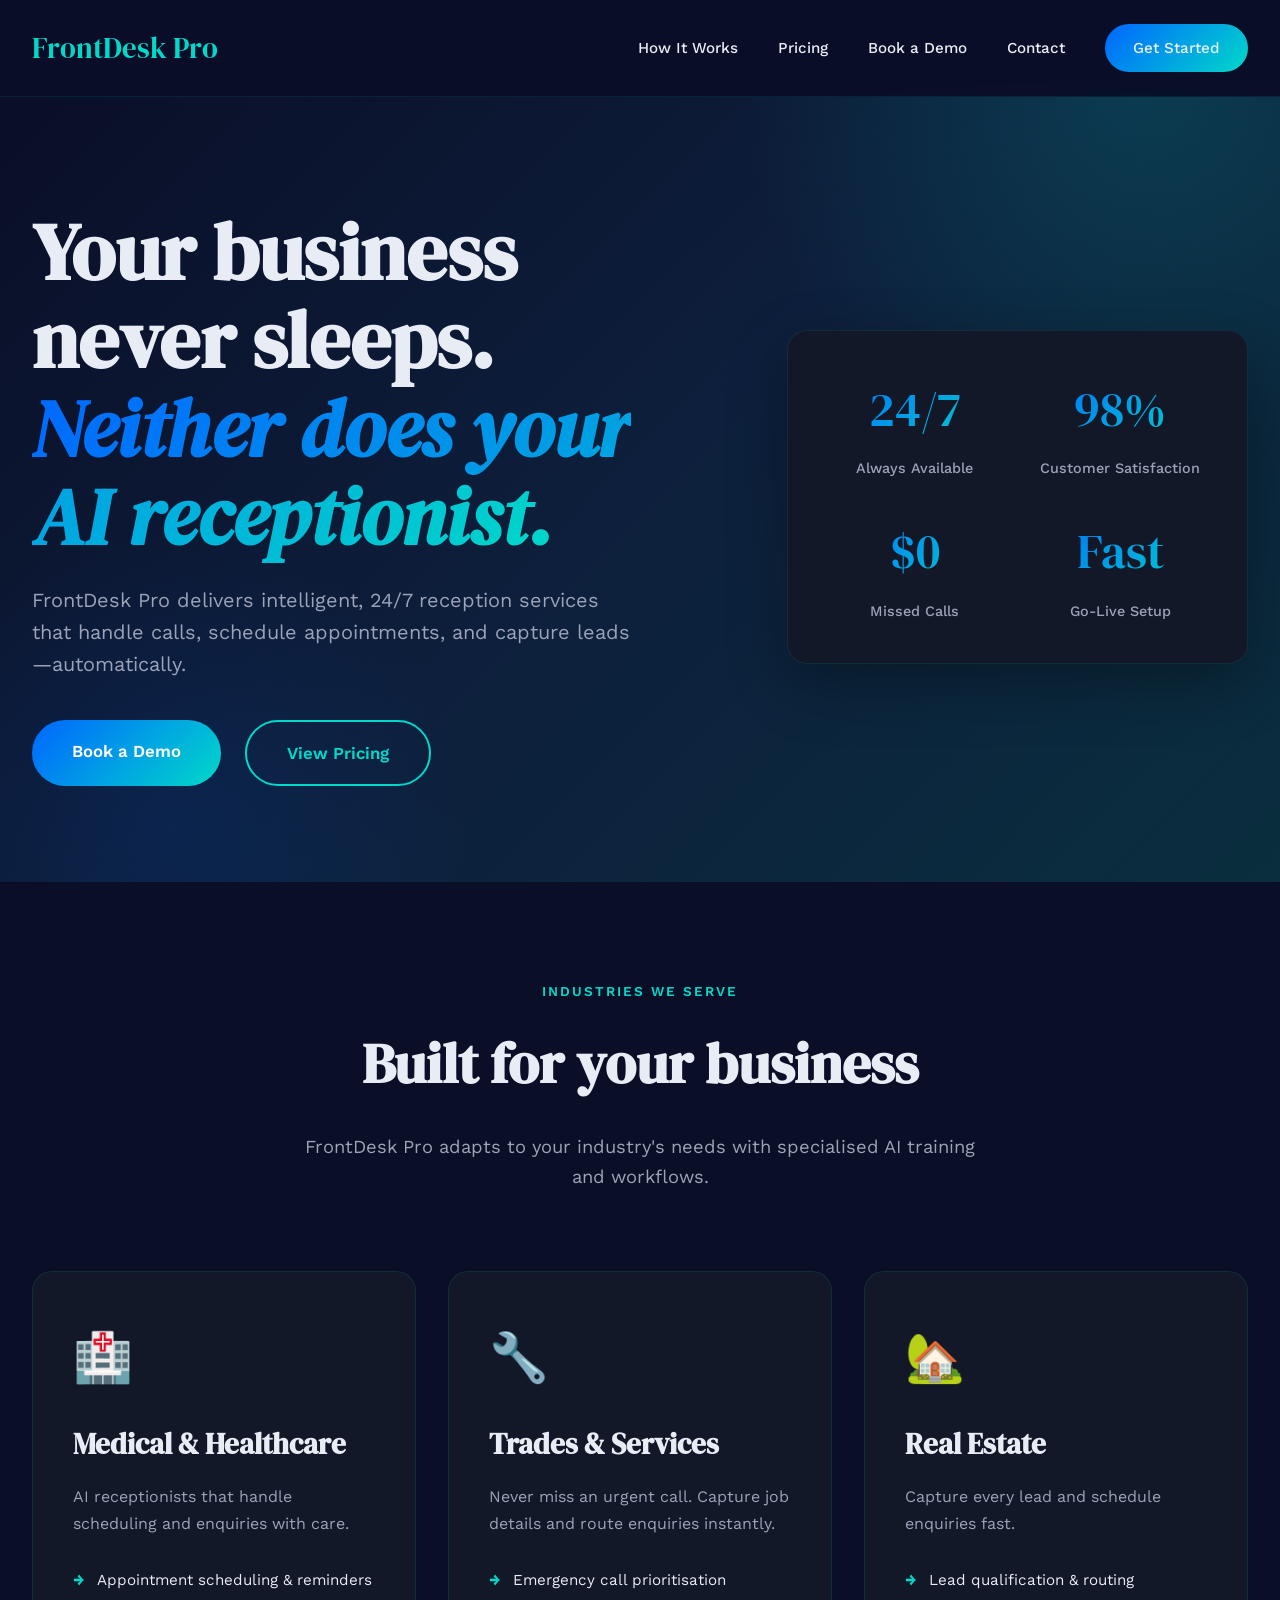
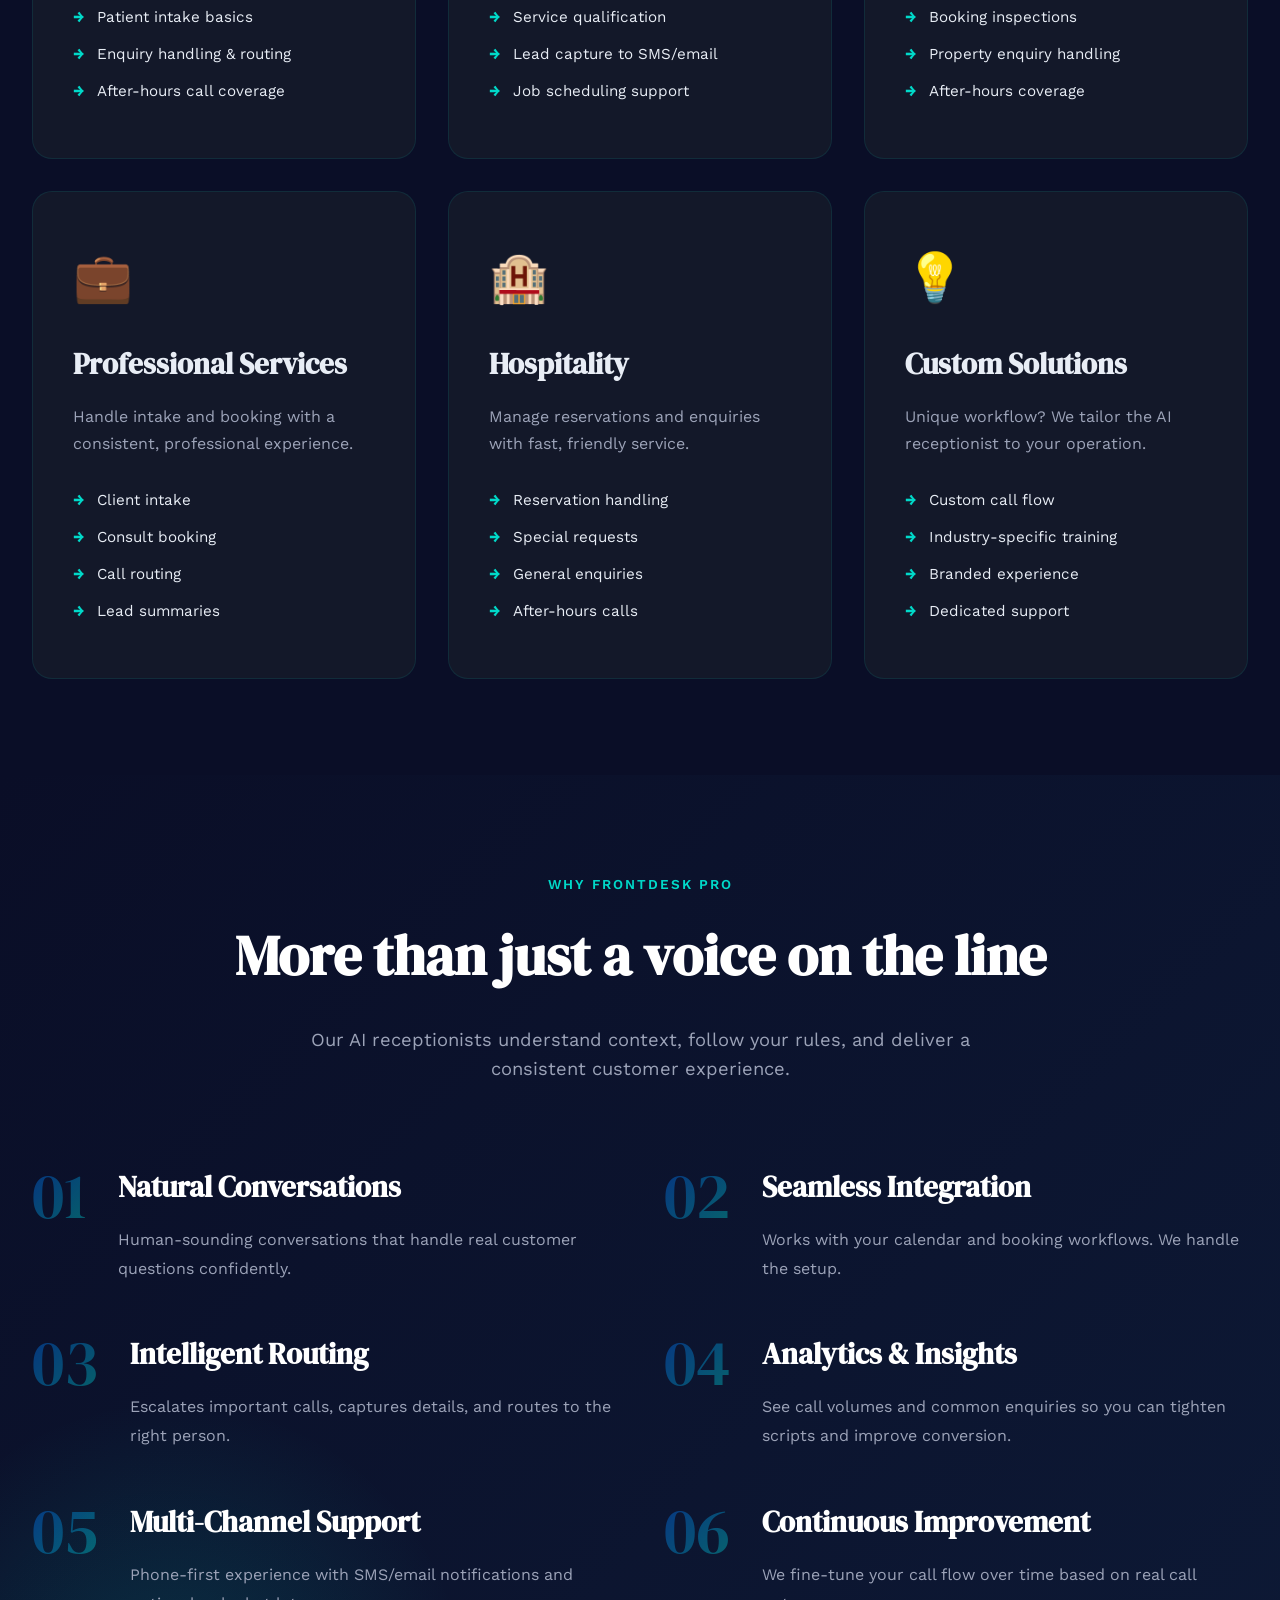
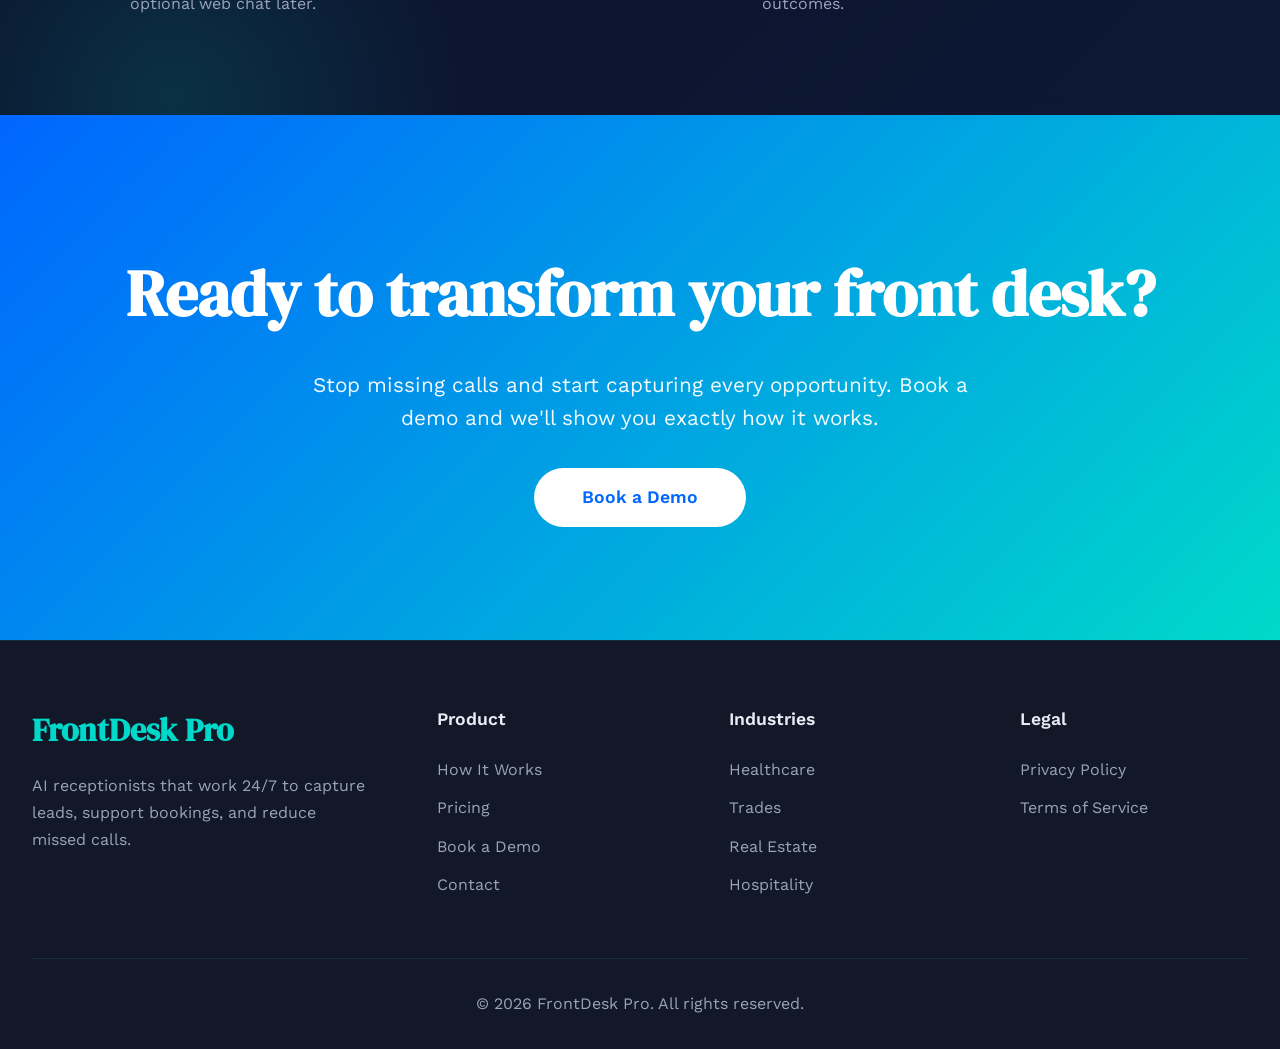
==== index.html @ 024d9b97 "Add files via upload" ====
<!DOCTYPE html>
<html lang="en">
<head>
    <meta charset="UTF-8">
    <meta name="viewport" content="width=device-width, initial-scale=1.0">
    <title>FrontDesk Pro - AI Receptionists for Your Business</title>
    <link href="https://fonts.googleapis.com/css2?family=DM+Serif+Display:ital@0;1&family=Work+Sans:wght@300;400;500;600&display=swap" rel="stylesheet">
    <style>
        :root {
            --primary: #0066FF;
            --primary-dark: #0052CC;
            --teal: #00D9C9;
            --teal-dark: #00B8AA;
            --dark-bg: #0A0E27;
            --dark-card: #131829;
            --gradient-start: #0066FF;
            --gradient-end: #00D9C9;
            --text-light: #E8EDF5;
            --text-gray: #9CA3B8;
            --white: #FFFFFF;
        }

        * { margin: 0; padding: 0; box-sizing: border-box; }

        body {
            font-family: 'Work Sans', sans-serif;
            background: var(--dark-bg);
            color: var(--text-light);
            line-height: 1.6;
            overflow-x: hidden;
        }

        .container { max-width: 1400px; margin: 0 auto; padding: 0 2rem; }

        /* Navigation */
        nav {
            position: fixed;
            top: 0;
            width: 100%;
            background: rgba(10, 14, 39, 0.95);
            backdrop-filter: blur(10px);
            z-index: 1000;
            padding: 1.5rem 0;
            border-bottom: 1px solid rgba(0, 217, 201, 0.1);
        }

        .nav-content {
            display: flex;
            justify-content: space-between;
            align-items: center;
            max-width: 1400px;
            margin: 0 auto;
            padding: 0 2rem;
        }

        .logo {
            font-family: 'DM Serif Display', serif;
            font-size: 1.8rem;
            color: var(--teal);
            font-weight: 400;
            text-decoration: none;
        }

        .nav-links {
            display: flex;
            gap: 2.5rem;
            align-items: center;
        }

        .nav-links a {
            color: var(--text-light);
            text-decoration: none;
            font-weight: 500;
            transition: color 0.3s;
            font-size: 0.95rem;
        }

        .nav-links a:hover { color: var(--teal); }

        .cta-button {
            background: linear-gradient(135deg, var(--primary), var(--teal));
            color: var(--white);
            padding: 0.75rem 1.75rem;
            border-radius: 50px;
            text-decoration: none;
            font-weight: 600;
            transition: all 0.3s;
            font-size: 0.95rem;
        }

        .cta-button:hover {
            transform: translateY(-2px);
            box-shadow: 0 10px 30px rgba(0, 217, 201, 0.4);
        }

        /* Hero Section */
        .hero {
            margin-top: 80px;
            padding: 8rem 0 6rem;
            position: relative;
            overflow: hidden;
            background: linear-gradient(135deg, var(--dark-bg) 0%, #0D1F3C 50%, #0A2E3E 100%);
        }

        .hero::before {
            content: '';
            position: absolute;
            top: -50%;
            right: -20%;
            width: 800px;
            height: 800px;
            background: radial-gradient(circle, rgba(0, 217, 201, 0.15) 0%, transparent 70%);
            animation: float 20s ease-in-out infinite;
        }

        .hero::after {
            content: '';
            position: absolute;
            bottom: -30%;
            left: -10%;
            width: 600px;
            height: 600px;
            background: radial-gradient(circle, rgba(0, 102, 255, 0.1) 0%, transparent 70%);
            animation: float 25s ease-in-out infinite reverse;
        }

        @keyframes float {
            0%, 100% { transform: translate(0, 0) rotate(0deg); }
            50% { transform: translate(-50px, -30px) rotate(5deg); }
        }

        .hero-content {
            display: grid;
            grid-template-columns: 1.2fr 0.8fr;
            gap: 4rem;
            align-items: center;
            position: relative;
            z-index: 1;
        }

        .hero h1 {
            font-family: 'DM Serif Display', serif;
            font-size: 5rem;
            line-height: 1.1;
            margin-bottom: 1.5rem;
            color: var(--text-light);
            animation: fadeInUp 0.8s ease-out;
        }

        @keyframes fadeInUp {
            from { opacity: 0; transform: translateY(30px); }
            to { opacity: 1; transform: translateY(0); }
        }

        .hero h1 span {
            background: linear-gradient(135deg, var(--primary), var(--teal));
            -webkit-background-clip: text;
            -webkit-text-fill-color: transparent;
            background-clip: text;
            font-style: italic;
        }

        .hero p {
            font-size: 1.25rem;
            color: var(--text-gray);
            margin-bottom: 2.5rem;
            max-width: 600px;
            animation: fadeInUp 0.8s ease-out 0.2s backwards;
        }

        .hero-cta {
            display: flex;
            gap: 1.5rem;
            animation: fadeInUp 0.8s ease-out 0.4s backwards;
        }

        .primary-btn {
            background: linear-gradient(135deg, var(--primary), var(--teal));
            color: var(--white);
            padding: 1.1rem 2.5rem;
            border-radius: 50px;
            text-decoration: none;
            font-weight: 600;
            transition: all 0.3s;
            font-size: 1.05rem;
            border: none;
        }

        .primary-btn:hover {
            transform: translateY(-3px);
            box-shadow: 0 15px 40px rgba(0, 217, 201, 0.4);
        }

        .secondary-btn {
            color: var(--teal);
            padding: 1.1rem 2.5rem;
            border: 2px solid var(--teal);
            border-radius: 50px;
            text-decoration: none;
            font-weight: 600;
            transition: all 0.3s;
            font-size: 1.05rem;
        }

        .secondary-btn:hover {
            background: var(--teal);
            color: var(--dark-bg);
            transform: translateY(-3px);
        }

        .hero-stats {
            display: grid;
            grid-template-columns: repeat(2, 1fr);
            gap: 2rem;
            background: var(--dark-card);
            padding: 2.5rem;
            border-radius: 20px;
            box-shadow: 0 20px 60px rgba(0, 0, 0, 0.3);
            border: 1px solid rgba(0, 217, 201, 0.1);
            animation: fadeInRight 0.8s ease-out 0.6s backwards;
        }

        @keyframes fadeInRight {
            from { opacity: 0; transform: translateX(30px); }
            to { opacity: 1; transform: translateX(0); }
        }

        .stat { text-align: center; }

        .stat-number {
            font-family: 'DM Serif Display', serif;
            font-size: 3rem;
            background: linear-gradient(135deg, var(--primary), var(--teal));
            -webkit-background-clip: text;
            -webkit-text-fill-color: transparent;
            background-clip: text;
            display: block;
            margin-bottom: 0.5rem;
        }

        .stat-label { color: var(--text-gray); font-size: 0.9rem; font-weight: 500; }

        /* Industries Section */
        .industries { padding: 6rem 0; background: var(--dark-bg); }

        .section-header { text-align: center; margin-bottom: 5rem; }

        .section-tag {
            display: inline-block;
            color: var(--teal);
            font-weight: 600;
            text-transform: uppercase;
            letter-spacing: 2px;
            font-size: 0.85rem;
            margin-bottom: 1rem;
        }

        .section-title {
            font-family: 'DM Serif Display', serif;
            font-size: 3.5rem;
            color: var(--text-light);
            margin-bottom: 1.5rem;
        }

        .section-description {
            font-size: 1.15rem;
            color: var(--text-gray);
            max-width: 700px;
            margin: 0 auto;
        }

        .industry-grid {
            display: grid;
            grid-template-columns: repeat(3, 1fr);
            gap: 2rem;
        }

        .industry-card {
            background: var(--dark-card);
            padding: 3rem 2.5rem;
            border-radius: 20px;
            transition: all 0.4s cubic-bezier(0.4, 0, 0.2, 1);
            position: relative;
            overflow: hidden;
            border: 1px solid rgba(0, 217, 201, 0.1);
        }

        .industry-card::before {
            content: '';
            position: absolute;
            top: 0; left: 0;
            width: 100%;
            height: 4px;
            background: linear-gradient(90deg, var(--primary), var(--teal));
            transform: scaleX(0);
            transform-origin: left;
            transition: transform 0.4s cubic-bezier(0.4, 0, 0.2, 1);
        }

        .industry-card:hover::before { transform: scaleX(1); }

        .industry-card:hover {
            transform: translateY(-10px);
            box-shadow: 0 25px 50px rgba(0, 217, 201, 0.2);
            border-color: var(--teal);
        }

        .industry-icon { font-size: 3rem; margin-bottom: 1.5rem; display: block; }

        .industry-card h3 {
            font-family: 'DM Serif Display', serif;
            font-size: 1.8rem;
            color: var(--text-light);
            margin-bottom: 1rem;
        }

        .industry-card p {
            color: var(--text-gray);
            line-height: 1.7;
            margin-bottom: 1.5rem;
        }

        .industry-features { list-style: none; }
        .industry-features li {
            color: var(--text-light);
            padding: 0.4rem 0;
            font-size: 0.95rem;
            position: relative;
            padding-left: 1.5rem;
        }
        .industry-features li::before {
            content: '→';
            position: absolute;
            left: 0;
            color: var(--teal);
            font-weight: bold;
        }

        /* Features Section */
        .features {
            padding: 6rem 0;
            background: linear-gradient(135deg, #0A0E27 0%, #0D1935 100%);
            color: var(--white);
            position: relative;
            overflow: hidden;
        }

        .features::after {
            content: '';
            position: absolute;
            bottom: -30%;
            left: -10%;
            width: 600px;
            height: 600px;
            background: radial-gradient(circle, rgba(0, 217, 201, 0.15) 0%, transparent 70%);
        }

        .features .section-tag { color: var(--teal); }
        .features .section-title { color: var(--white); }
        .features .section-description { color: var(--text-gray); }

        .features-grid {
            display: grid;
            grid-template-columns: repeat(2, 1fr);
            gap: 3rem;
            margin-top: 4rem;
            position: relative;
            z-index: 1;
        }

        .feature-item { display: flex; gap: 2rem; align-items: start; }

        .feature-number {
            font-family: 'DM Serif Display', serif;
            font-size: 4rem;
            background: linear-gradient(135deg, var(--primary), var(--teal));
            -webkit-background-clip: text;
            -webkit-text-fill-color: transparent;
            background-clip: text;
            opacity: 0.4;
            line-height: 1;
            flex-shrink: 0;
        }

        .feature-content h3 {
            font-family: 'DM Serif Display', serif;
            font-size: 1.8rem;
            margin-bottom: 1rem;
            color: var(--white);
        }

        .feature-content p { color: var(--text-gray); line-height: 1.8; }

        /* CTA Section */
        .final-cta {
            padding: 8rem 0;
            background: linear-gradient(135deg, var(--primary) 0%, var(--teal) 100%);
            text-align: center;
            position: relative;
            overflow: hidden;
        }

        .final-cta::before {
            content: '';
            position: absolute;
            top: 0; left: 0; right: 0; bottom: 0;
            background: url('data:image/svg+xml,<svg width="100" height="100" xmlns="http://www.w3.org/2000/svg"><circle cx="50" cy="50" r="1" fill="white" opacity="0.1"/></svg>');
            background-size: 50px 50px;
            animation: drift 60s linear infinite;
        }

        @keyframes drift {
            0% { transform: translate(0, 0); }
            100% { transform: translate(50px, 50px); }
        }

        .final-cta-content { position: relative; z-index: 1; }

        .final-cta h2 {
            font-family: 'DM Serif Display', serif;
            font-size: 4rem;
            color: var(--white);
            margin-bottom: 1.5rem;
        }

        .final-cta p {
            font-size: 1.3rem;
            color: rgba(255, 255, 255, 0.95);
            margin-bottom: 3rem;
            max-width: 700px;
            margin-left: auto;
            margin-right: auto;
        }

        .final-cta .primary-btn {
            background: var(--white);
            color: var(--primary);
            font-size: 1.1rem;
            padding: 1.2rem 3rem;
        }

        .final-cta .primary-btn:hover {
            background: var(--text-light);
            box-shadow: 0 20px 40px rgba(0, 0, 0, 0.3);
        }

        /* Footer */
        footer {
            background: var(--dark-card);
            color: var(--white);
            padding: 4rem 0 2rem;
            border-top: 1px solid rgba(0, 217, 201, 0.1);
        }

        .footer-content {
            display: grid;
            grid-template-columns: 1.5fr 1fr 1fr 1fr;
            gap: 4rem;
            margin-bottom: 3rem;
        }

        .footer-brand h3 {
            font-family: 'DM Serif Display', serif;
            font-size: 2rem;
            margin-bottom: 1rem;
            color: var(--teal);
        }

        .footer-brand p { color: var(--text-gray); line-height: 1.7; }

        .footer-section h4 {
            font-size: 1.1rem;
            margin-bottom: 1.5rem;
            font-weight: 600;
            color: var(--text-light);
        }

        .footer-section ul { list-style: none; }
        .footer-section ul li { margin-bottom: 0.8rem; }

        .footer-section ul li a {
            color: var(--text-gray);
            text-decoration: none;
            transition: color 0.3s;
        }

        .footer-section ul li a:hover { color: var(--teal); }

        .footer-bottom {
            border-top: 1px solid rgba(0, 217, 201, 0.1);
            padding-top: 2rem;
            text-align: center;
            color: var(--text-gray);
        }

        /* Responsive */
        @media (max-width: 1024px) {
            .hero h1 { font-size: 4rem; }
            .hero-content { grid-template-columns: 1fr; }
            .industry-grid { grid-template-columns: repeat(2, 1fr); }
            .features-grid { grid-template-columns: 1fr; }
            .footer-content { grid-template-columns: repeat(2, 1fr); }
        }

        @media (max-width: 768px) {
            .nav-links { display: none; }
            .hero h1 { font-size: 3rem; }
            .section-title { font-size: 2.5rem; }
            .industry-grid { grid-template-columns: 1fr; }
            .hero-stats { grid-template-columns: 1fr; }
            .final-cta h2 { font-size: 3rem; }
            .footer-content { grid-template-columns: 1fr; }
        }
    </style>
</head>
<body>
    <nav>
        <div class="nav-content">
            <a class="logo" href="index.html">FrontDesk Pro</a>
            <div class="nav-links">
                <a href="how-it-works.html">How It Works</a>
                <a href="pricing.html">Pricing</a>
                <a href="book-demo.html">Book a Demo</a>
                <a href="contact.html">Contact</a>
                <a href="book-demo.html" class="cta-button">Get Started</a>
            </div>
        </div>
    </nav>

    <section class="hero">
        <div class="container">
            <div class="hero-content">
                <div>
                    <h1>Your business never sleeps. <span>Neither does your AI receptionist.</span></h1>
                    <p>FrontDesk Pro delivers intelligent, 24/7 reception services that handle calls, schedule appointments, and capture leads—automatically.</p>
                    <div class="hero-cta">
                        <a href="book-demo.html" class="primary-btn">Book a Demo</a>
                        <a href="pricing.html" class="secondary-btn">View Pricing</a>
                    </div>
                </div>
                <div class="hero-stats">
                    <div class="stat">
                        <span class="stat-number">24/7</span>
                        <span class="stat-label">Always Available</span>
                    </div>
                    <div class="stat">
                        <span class="stat-number">98%</span>
                        <span class="stat-label">Customer Satisfaction</span>
                    </div>
                    <div class="stat">
                        <span class="stat-number">$0</span>
                        <span class="stat-label">Missed Calls</span>
                    </div>
                    <div class="stat">
                        <span class="stat-number">Fast</span>
                        <span class="stat-label">Go-Live Setup</span>
                    </div>
                </div>
            </div>
        </div>
    </section>

    <section class="industries" id="industries">
        <div class="container">
            <div class="section-header">
                <span class="section-tag">Industries We Serve</span>
                <h2 class="section-title">Built for your business</h2>
                <p class="section-description">FrontDesk Pro adapts to your industry's needs with specialised AI training and workflows.</p>
            </div>
            <div class="industry-grid">
                <div class="industry-card">
                    <span class="industry-icon">🏥</span>
                    <h3>Medical & Healthcare</h3>
                    <p>AI receptionists that handle scheduling and enquiries with care.</p>
                    <ul class="industry-features">
                        <li>Appointment scheduling & reminders</li>
                        <li>Patient intake basics</li>
                        <li>Enquiry handling & routing</li>
                        <li>After-hours call coverage</li>
                    </ul>
                </div>

                <div class="industry-card">
                    <span class="industry-icon">🔧</span>
                    <h3>Trades & Services</h3>
                    <p>Never miss an urgent call. Capture job details and route enquiries instantly.</p>
                    <ul class="industry-features">
                        <li>Emergency call prioritisation</li>
                        <li>Service qualification</li>
                        <li>Lead capture to SMS/email</li>
                        <li>Job scheduling support</li>
                    </ul>
                </div>

                <div class="industry-card">
                    <span class="industry-icon">🏡</span>
                    <h3>Real Estate</h3>
                    <p>Capture every lead and schedule enquiries fast.</p>
                    <ul class="industry-features">
                        <li>Lead qualification & routing</li>
                        <li>Booking inspections</li>
                        <li>Property enquiry handling</li>
                        <li>After-hours coverage</li>
                    </ul>
                </div>

                <div class="industry-card">
                    <span class="industry-icon">💼</span>
                    <h3>Professional Services</h3>
                    <p>Handle intake and booking with a consistent, professional experience.</p>
                    <ul class="industry-features">
                        <li>Client intake</li>
                        <li>Consult booking</li>
                        <li>Call routing</li>
                        <li>Lead summaries</li>
                    </ul>
                </div>

                <div class="industry-card">
                    <span class="industry-icon">🏨</span>
                    <h3>Hospitality</h3>
                    <p>Manage reservations and enquiries with fast, friendly service.</p>
                    <ul class="industry-features">
                        <li>Reservation handling</li>
                        <li>Special requests</li>
                        <li>General enquiries</li>
                        <li>After-hours calls</li>
                    </ul>
                </div>

                <div class="industry-card">
                    <span class="industry-icon">💡</span>
                    <h3>Custom Solutions</h3>
                    <p>Unique workflow? We tailor the AI receptionist to your operation.</p>
                    <ul class="industry-features">
                        <li>Custom call flow</li>
                        <li>Industry-specific training</li>
                        <li>Branded experience</li>
                        <li>Dedicated support</li>
                    </ul>
                </div>
            </div>
        </div>
    </section>

    <section class="features" id="features">
        <div class="container">
            <div class="section-header">
                <span class="section-tag">Why FrontDesk Pro</span>
                <h2 class="section-title">More than just a voice on the line</h2>
                <p class="section-description">Our AI receptionists understand context, follow your rules, and deliver a consistent customer experience.</p>
            </div>
            <div class="features-grid">
                <div class="feature-item">
                    <div class="feature-number">01</div>
                    <div class="feature-content">
                        <h3>Natural Conversations</h3>
                        <p>Human-sounding conversations that handle real customer questions confidently.</p>
                    </div>
                </div>

                <div class="feature-item">
                    <div class="feature-number">02</div>
                    <div class="feature-content">
                        <h3>Seamless Integration</h3>
                        <p>Works with your calendar and booking workflows. We handle the setup.</p>
                    </div>
                </div>

                <div class="feature-item">
                    <div class="feature-number">03</div>
                    <div class="feature-content">
                        <h3>Intelligent Routing</h3>
                        <p>Escalates important calls, captures details, and routes to the right person.</p>
                    </div>
                </div>

                <div class="feature-item">
                    <div class="feature-number">04</div>
                    <div class="feature-content">
                        <h3>Analytics & Insights</h3>
                        <p>See call volumes and common enquiries so you can tighten scripts and improve conversion.</p>
                    </div>
                </div>

                <div class="feature-item">
                    <div class="feature-number">05</div>
                    <div class="feature-content">
                        <h3>Multi-Channel Support</h3>
                        <p>Phone-first experience with SMS/email notifications and optional web chat later.</p>
                    </div>
                </div>

                <div class="feature-item">
                    <div class="feature-number">06</div>
                    <div class="feature-content">
                        <h3>Continuous Improvement</h3>
                        <p>We fine-tune your call flow over time based on real call outcomes.</p>
                    </div>
                </div>
            </div>
        </div>
    </section>

    <section class="final-cta" id="contact">
        <div class="container">
            <div class="final-cta-content">
                <h2>Ready to transform your front desk?</h2>
                <p>Stop missing calls and start capturing every opportunity. Book a demo and we'll show you exactly how it works.</p>
                <a href="book-demo.html" class="primary-btn">Book a Demo</a>
            </div>
        </div>
    </section>

    <footer>
        <div class="container">
            <div class="footer-content">
                <div class="footer-brand">
                    <h3>FrontDesk Pro</h3>
                    <p>AI receptionists that work 24/7 to capture leads, support bookings, and reduce missed calls.</p>
                </div>
                <div class="footer-section">
                    <h4>Product</h4>
                    <ul>
                        <li><a href="how-it-works.html">How It Works</a></li>
                        <li><a href="pricing.html">Pricing</a></li>
                        <li><a href="book-demo.html">Book a Demo</a></li>
                        <li><a href="contact.html">Contact</a></li>
                    </ul>
                </div>
                <div class="footer-section">
                    <h4>Industries</h4>
                    <ul>
                        <li><a href="index.html#industries">Healthcare</a></li>
                        <li><a href="index.html#industries">Trades</a></li>
                        <li><a href="index.html#industries">Real Estate</a></li>
                        <li><a href="index.html#industries">Hospitality</a></li>
                    </ul>
                </div>
                <div class="footer-section">
                    <h4>Legal</h4>
                    <ul>
                        <li><a href="privacy.html">Privacy Policy</a></li>
                        <li><a href="terms.html">Terms of Service</a></li>
                    </ul>
                </div>
            </div>
            <div class="footer-bottom">
                <p>&copy; 2026 FrontDesk Pro. All rights reserved.</p>
            </div>
        </div>
    </footer>
</body>
</html>
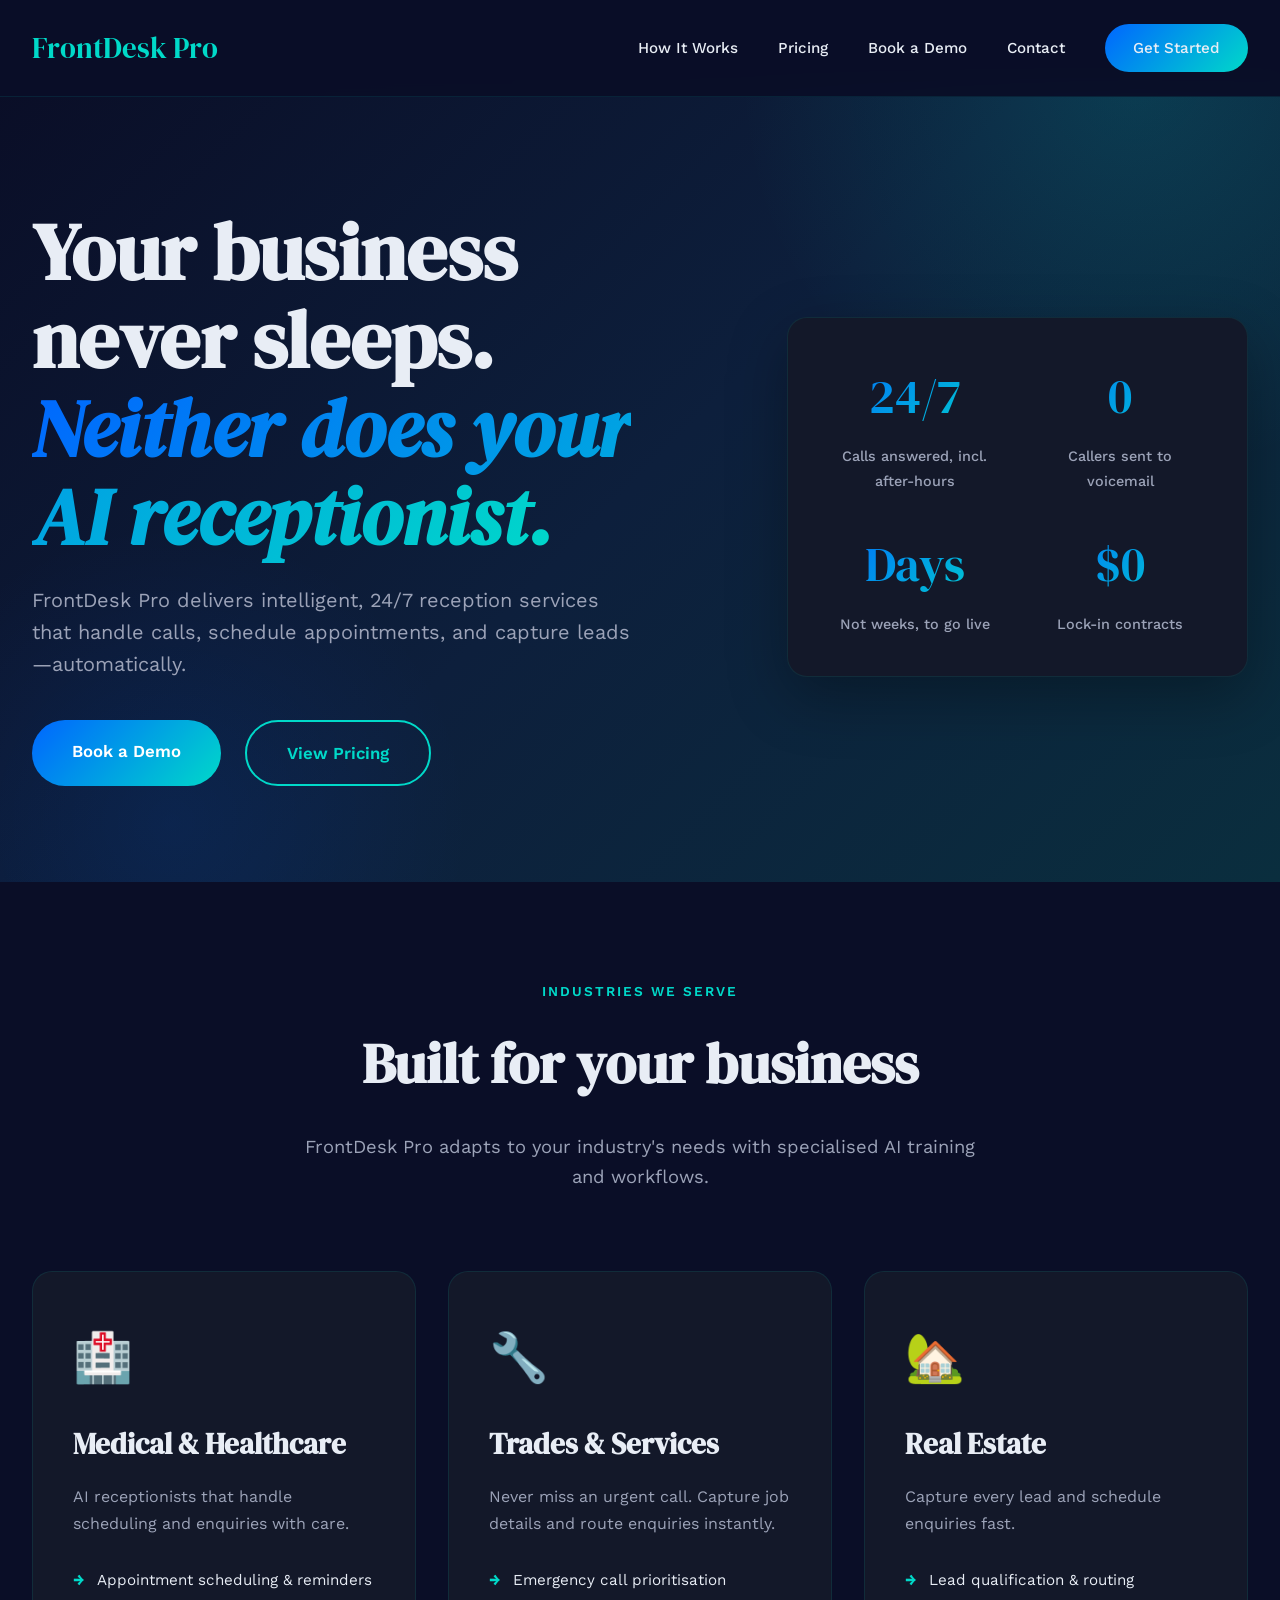
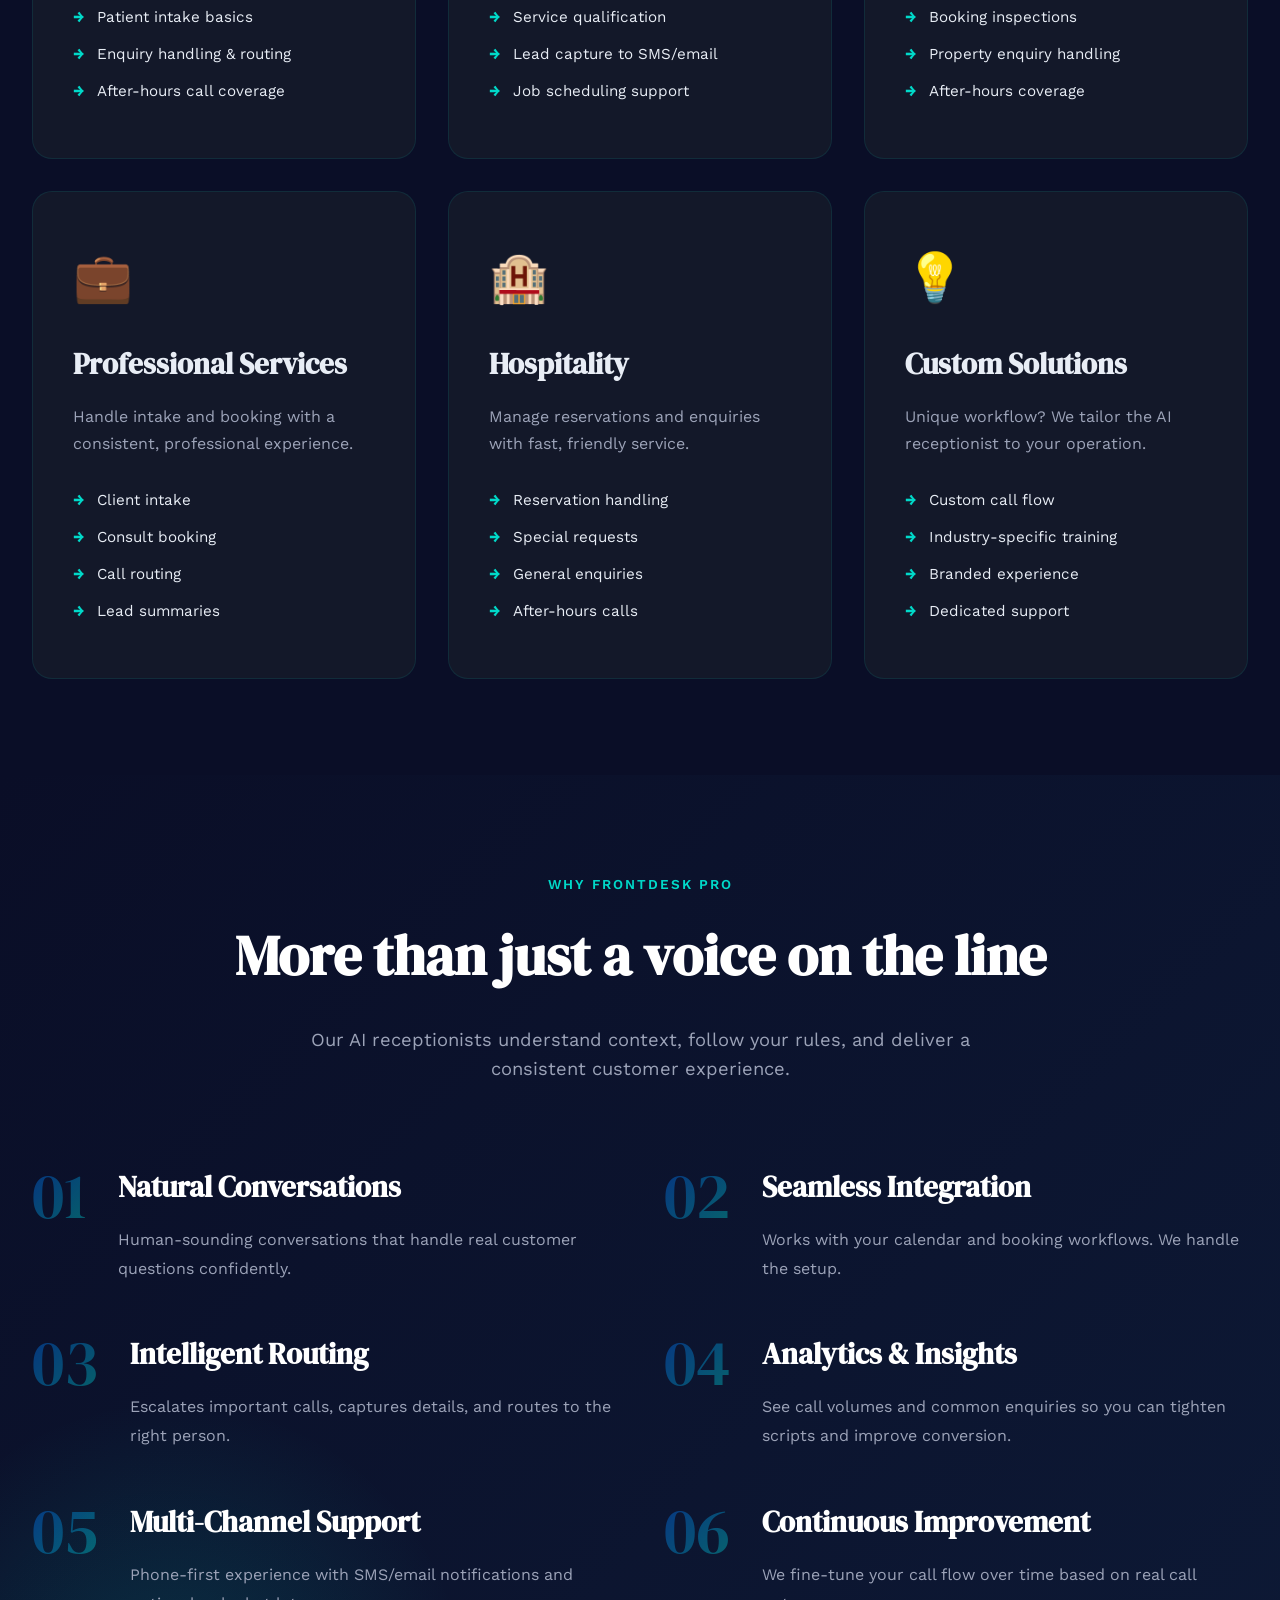
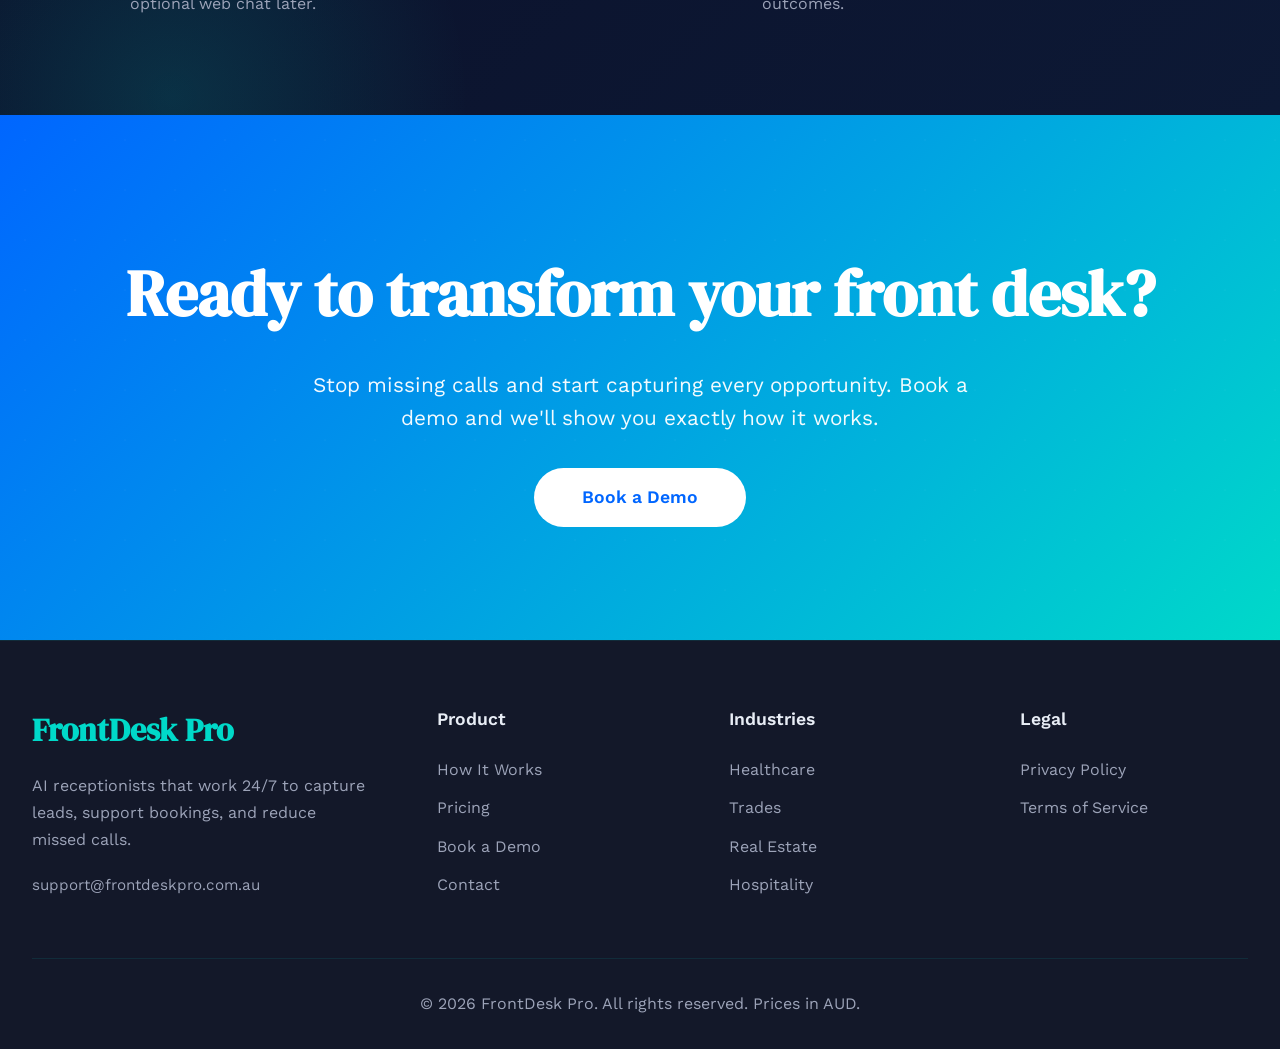
==== commit b897a42e: "Site audit fixes: working booking + contact forms, mobile menu, contact details config, SEO, 404 Co-" ====
--- a/index.html
+++ b/index.html
@@ -4,6 +4,12 @@
     <meta charset="UTF-8">
     <meta name="viewport" content="width=device-width, initial-scale=1.0">
     <title>FrontDesk Pro - AI Receptionists for Your Business</title>
+  <meta name="description" content="FrontDesk Pro — 24/7 AI receptionists for Australian medical, dental, trades, real estate and service businesses. Answer every call, book appointments and capture leads automatically.">
+  <meta property="og:title" content="FrontDesk Pro - AI Receptionists for Your Business">
+  <meta property="og:description" content="FrontDesk Pro — 24/7 AI receptionists for Australian medical, dental, trades, real estate and service businesses. Answer every call, book appointments and capture leads automatically.">
+  <meta property="og:type" content="website">
+  <meta name="theme-color" content="#0A0E27">
+  <link rel="icon" href="assets/favicon.svg" type="image/svg+xml">
     <link href="https://fonts.googleapis.com/css2?family=DM+Serif+Display:ital@0;1&family=Work+Sans:wght@300;400;500;600&display=swap" rel="stylesheet">
     <style>
         :root {
@@ -276,6 +282,7 @@
         }
 
         .industry-card {
+            scroll-margin-top: 110px;
             background: var(--dark-card);
             padding: 3rem 2.5rem;
             border-radius: 20px;
@@ -507,11 +514,18 @@
             .hero h1 { font-size: 3rem; }
             .section-title { font-size: 2.5rem; }
             .industry-grid { grid-template-columns: 1fr; }
-            .hero-stats { grid-template-columns: 1fr; }
+            .hero-stats { grid-template-columns: 1fr 1fr; padding:1.5rem; gap:1.2rem; }
+            .stat-number { font-size: 2.2rem; }
+            .hero { padding: 5rem 0 4rem; }
+            .hero-cta { flex-wrap: wrap; }
+            .hero-cta a { flex: 1 1 100%; text-align: center; }
+            .feature-item { gap: 1rem; }
+            .feature-number { font-size: 2.6rem; }
             .final-cta h2 { font-size: 3rem; }
             .footer-content { grid-template-columns: 1fr; }
         }
     </style>
+  <link rel="stylesheet" href="assets/site.css">
 </head>
 <body>
     <nav>
@@ -537,23 +551,27 @@
                         <a href="book-demo.html" class="primary-btn">Book a Demo</a>
                         <a href="pricing.html" class="secondary-btn">View Pricing</a>
                     </div>
+                    <a class="demo-line" data-fdp-if="demoLine" data-fdp-href="demoLine" href="#" hidden>
+                        <span class="pulse"></span>
+                        <span>Hear it now — call our AI receptionist: <strong data-fdp-text="demoLine"></strong></span>
+                    </a>
                 </div>
                 <div class="hero-stats">
                     <div class="stat">
                         <span class="stat-number">24/7</span>
-                        <span class="stat-label">Always Available</span>
+                        <span class="stat-label">Calls answered, incl. after-hours</span>
                     </div>
                     <div class="stat">
-                        <span class="stat-number">98%</span>
-                        <span class="stat-label">Customer Satisfaction</span>
+                        <span class="stat-number">0</span>
+                        <span class="stat-label">Callers sent to voicemail</span>
+                    </div>
+                    <div class="stat">
+                        <span class="stat-number">Days</span>
+                        <span class="stat-label">Not weeks, to go live</span>
                     </div>
                     <div class="stat">
                         <span class="stat-number">$0</span>
-                        <span class="stat-label">Missed Calls</span>
-                    </div>
-                    <div class="stat">
-                        <span class="stat-number">Fast</span>
-                        <span class="stat-label">Go-Live Setup</span>
+                        <span class="stat-label">Lock-in contracts</span>
                     </div>
                 </div>
             </div>
@@ -568,7 +586,7 @@
                 <p class="section-description">FrontDesk Pro adapts to your industry's needs with specialised AI training and workflows.</p>
             </div>
             <div class="industry-grid">
-                <div class="industry-card">
+                <div class="industry-card" id="medical">
                     <span class="industry-icon">🏥</span>
                     <h3>Medical & Healthcare</h3>
                     <p>AI receptionists that handle scheduling and enquiries with care.</p>
@@ -580,7 +598,7 @@
                     </ul>
                 </div>
 
-                <div class="industry-card">
+                <div class="industry-card" id="trades">
                     <span class="industry-icon">🔧</span>
                     <h3>Trades & Services</h3>
                     <p>Never miss an urgent call. Capture job details and route enquiries instantly.</p>
@@ -592,7 +610,7 @@
                     </ul>
                 </div>
 
-                <div class="industry-card">
+                <div class="industry-card" id="real-estate">
                     <span class="industry-icon">🏡</span>
                     <h3>Real Estate</h3>
                     <p>Capture every lead and schedule enquiries fast.</p>
@@ -616,7 +634,7 @@
                     </ul>
                 </div>
 
-                <div class="industry-card">
+                <div class="industry-card" id="hospitality">
                     <span class="industry-icon">🏨</span>
                     <h3>Hospitality</h3>
                     <p>Manage reservations and enquiries with fast, friendly service.</p>
@@ -702,12 +720,13 @@
         </div>
     </section>
 
-    <section class="final-cta" id="contact">
+    <section class="final-cta" id="get-started">
         <div class="container">
             <div class="final-cta-content">
                 <h2>Ready to transform your front desk?</h2>
                 <p>Stop missing calls and start capturing every opportunity. Book a demo and we'll show you exactly how it works.</p>
                 <a href="book-demo.html" class="primary-btn">Book a Demo</a>
+                <p data-fdp-if="demoLine" hidden style="margin:1.5rem auto 0;font-size:1.05rem;">Or call our AI right now: <a data-fdp-href="demoLine" data-fdp-text="demoLine" href="#" style="color:#fff;font-weight:700;"></a></p>
             </div>
         </div>
     </section>
@@ -718,6 +737,11 @@
                 <div class="footer-brand">
                     <h3>FrontDesk Pro</h3>
                     <p>AI receptionists that work 24/7 to capture leads, support bookings, and reduce missed calls.</p>
+          <div class="footer-contact">
+            <a data-fdp-if="email" data-fdp-href="email" data-fdp-text="email" href="contact.html"></a>
+            <a data-fdp-if="phone" data-fdp-href="phone" data-fdp-text="phone" href="#" hidden></a>
+            <span data-fdp-if="abn" hidden>ABN <span data-fdp-text="abn"></span></span>
+          </div>
                 </div>
                 <div class="footer-section">
                     <h4>Product</h4>
@@ -731,10 +755,10 @@
                 <div class="footer-section">
                     <h4>Industries</h4>
                     <ul>
-                        <li><a href="index.html#industries">Healthcare</a></li>
-                        <li><a href="index.html#industries">Trades</a></li>
-                        <li><a href="index.html#industries">Real Estate</a></li>
-                        <li><a href="index.html#industries">Hospitality</a></li>
+                        <li><a href="index.html#medical">Healthcare</a></li>
+                        <li><a href="index.html#trades">Trades</a></li>
+                        <li><a href="index.html#real-estate">Real Estate</a></li>
+                        <li><a href="index.html#hospitality">Hospitality</a></li>
                     </ul>
                 </div>
                 <div class="footer-section">
@@ -746,9 +770,11 @@
                 </div>
             </div>
             <div class="footer-bottom">
-                <p>&copy; 2026 FrontDesk Pro. All rights reserved.</p>
+                <p>&copy; <span data-year>2026</span> FrontDesk Pro. All rights reserved. Prices in AUD.</p>
             </div>
         </div>
     </footer>
+  <script src="assets/config.js"></script>
+  <script src="assets/site.js"></script>
 </body>
 </html>
--- a/assets/site.css
+++ b/assets/site.css
@@ -0,0 +1,77 @@
+/* Shared additions — same palette & type as the original pages */
+
+/* ---------- Mobile menu ---------- */
+.menu-toggle{
+  display:none;background:none;border:1px solid rgba(0,217,201,.25);
+  border-radius:12px;width:44px;height:44px;cursor:pointer;
+  align-items:center;justify-content:center;flex-direction:column;gap:5px;
+}
+.menu-toggle span{display:block;width:20px;height:2px;background:#E8EDF5;border-radius:2px;transition:transform .3s,opacity .3s}
+.menu-toggle[aria-expanded="true"] span:nth-child(1){transform:translateY(7px) rotate(45deg)}
+.menu-toggle[aria-expanded="true"] span:nth-child(2){opacity:0}
+.menu-toggle[aria-expanded="true"] span:nth-child(3){transform:translateY(-7px) rotate(-45deg)}
+
+@media (max-width:768px){
+  nav{padding:1rem 0 !important}
+  .menu-toggle{display:inline-flex}
+  nav .nav-links.open{
+    display:flex !important;flex-direction:column;align-items:stretch;gap:0;
+    position:absolute;top:100%;left:0;right:0;
+    background:rgba(10,14,39,.98);backdrop-filter:blur(10px);
+    border-bottom:1px solid rgba(0,217,201,.15);padding:.5rem 1.5rem 1.5rem;
+  }
+  nav .nav-links.open a{padding:1rem 0;border-bottom:1px solid rgba(255,255,255,.06);font-size:1.05rem}
+  nav .nav-links.open a.cta-button{margin-top:1rem;border-bottom:0;justify-content:center;padding:1rem}
+  .hero{margin-top:70px !important}
+}
+
+/* ---------- Live demo line pill ---------- */
+.demo-line{
+  display:inline-flex;align-items:center;gap:.75rem;margin-top:1.5rem;
+  padding:.7rem 1.2rem .7rem .8rem;border-radius:999px;text-decoration:none;
+  background:rgba(0,217,201,.08);border:1px solid rgba(0,217,201,.28);color:#E8EDF5;
+  font-weight:500;transition:all .3s;
+}
+.demo-line:hover{background:rgba(0,217,201,.15);transform:translateY(-2px)}
+.demo-line strong{color:#00D9C9;white-space:nowrap}
+.pulse{width:10px;height:10px;border-radius:50%;background:#00D9C9;box-shadow:0 0 0 0 rgba(0,217,201,.6);animation:pulse 1.8s infinite;flex:0 0 auto}
+@keyframes pulse{0%{box-shadow:0 0 0 0 rgba(0,217,201,.6)}70%{box-shadow:0 0 0 12px rgba(0,217,201,0)}100%{box-shadow:0 0 0 0 rgba(0,217,201,0)}}
+
+/* ---------- Forms (shared) ---------- */
+.fdp-form label{display:block;font-weight:600;margin:.75rem 0 .35rem}
+.fdp-form input,.fdp-form select,.fdp-form textarea{
+  width:100%;background:rgba(10,14,39,.45);border:1px solid rgba(255,255,255,.12);
+  color:#E8EDF5;padding:.9rem 1rem;border-radius:14px;outline:none;font-family:inherit;font-size:1rem;
+}
+.fdp-form select option{background:#131829}
+.fdp-form textarea{min-height:120px;resize:vertical}
+.fdp-form input:focus,.fdp-form select:focus,.fdp-form textarea:focus{border-color:rgba(0,217,201,.4);box-shadow:0 0 0 3px rgba(0,217,201,.12)}
+.fdp-form .row{display:grid;grid-template-columns:1fr 1fr;gap:0 1rem}
+@media (max-width:600px){.fdp-form .row{grid-template-columns:1fr}}
+.fdp-form .btn{
+  margin-top:1.2rem;width:100%;border:0;border-radius:999px;padding:1rem 1.6rem;font-weight:700;cursor:pointer;
+  background:linear-gradient(135deg,#0066FF,#00D9C9);color:#fff;transition:all .3s;font-size:1rem;font-family:inherit;
+}
+.fdp-form .btn:hover{transform:translateY(-2px);box-shadow:0 15px 40px rgba(0,217,201,.35)}
+.fdp-form .btn[disabled]{opacity:.6;cursor:wait;transform:none}
+.fdp-form .hp{position:absolute;left:-9999px}
+.form-status{margin-top:1rem;padding:1rem 1.1rem;border-radius:14px;display:none;font-size:.98rem}
+.form-status.ok{display:block;background:rgba(0,217,201,.1);border:1px solid rgba(0,217,201,.35);color:#E8EDF5}
+.form-status.err{display:block;background:rgba(255,99,99,.08);border:1px solid rgba(255,99,99,.35);color:#ffd6d6}
+
+/* ---------- Contact details list ---------- */
+.contact-lines{list-style:none;display:grid;gap:.6rem;margin-top:1rem}
+.contact-lines a{color:#00D9C9;text-decoration:none;font-weight:600}
+.contact-lines a:hover{text-decoration:underline}
+.footer-contact{margin-top:1.2rem;display:grid;gap:.35rem;font-size:.95rem}
+.footer-contact a{color:#9CA3B8;text-decoration:none}
+.footer-contact a:hover{color:#00D9C9}
+.footer-legal{margin-top:.4rem;font-size:.85rem;opacity:.8}
+
+/* ---------- Cal embed ---------- */
+#cal-inline{width:100%;min-height:640px;border-radius:16px;overflow:auto}
+
+/* Pricing card hover was jumpy (no transition) */
+.pricing-card{transition:transform .4s cubic-bezier(.4,0,.2,1),box-shadow .4s,border-color .4s}
+
+[hidden]{display:none !important}
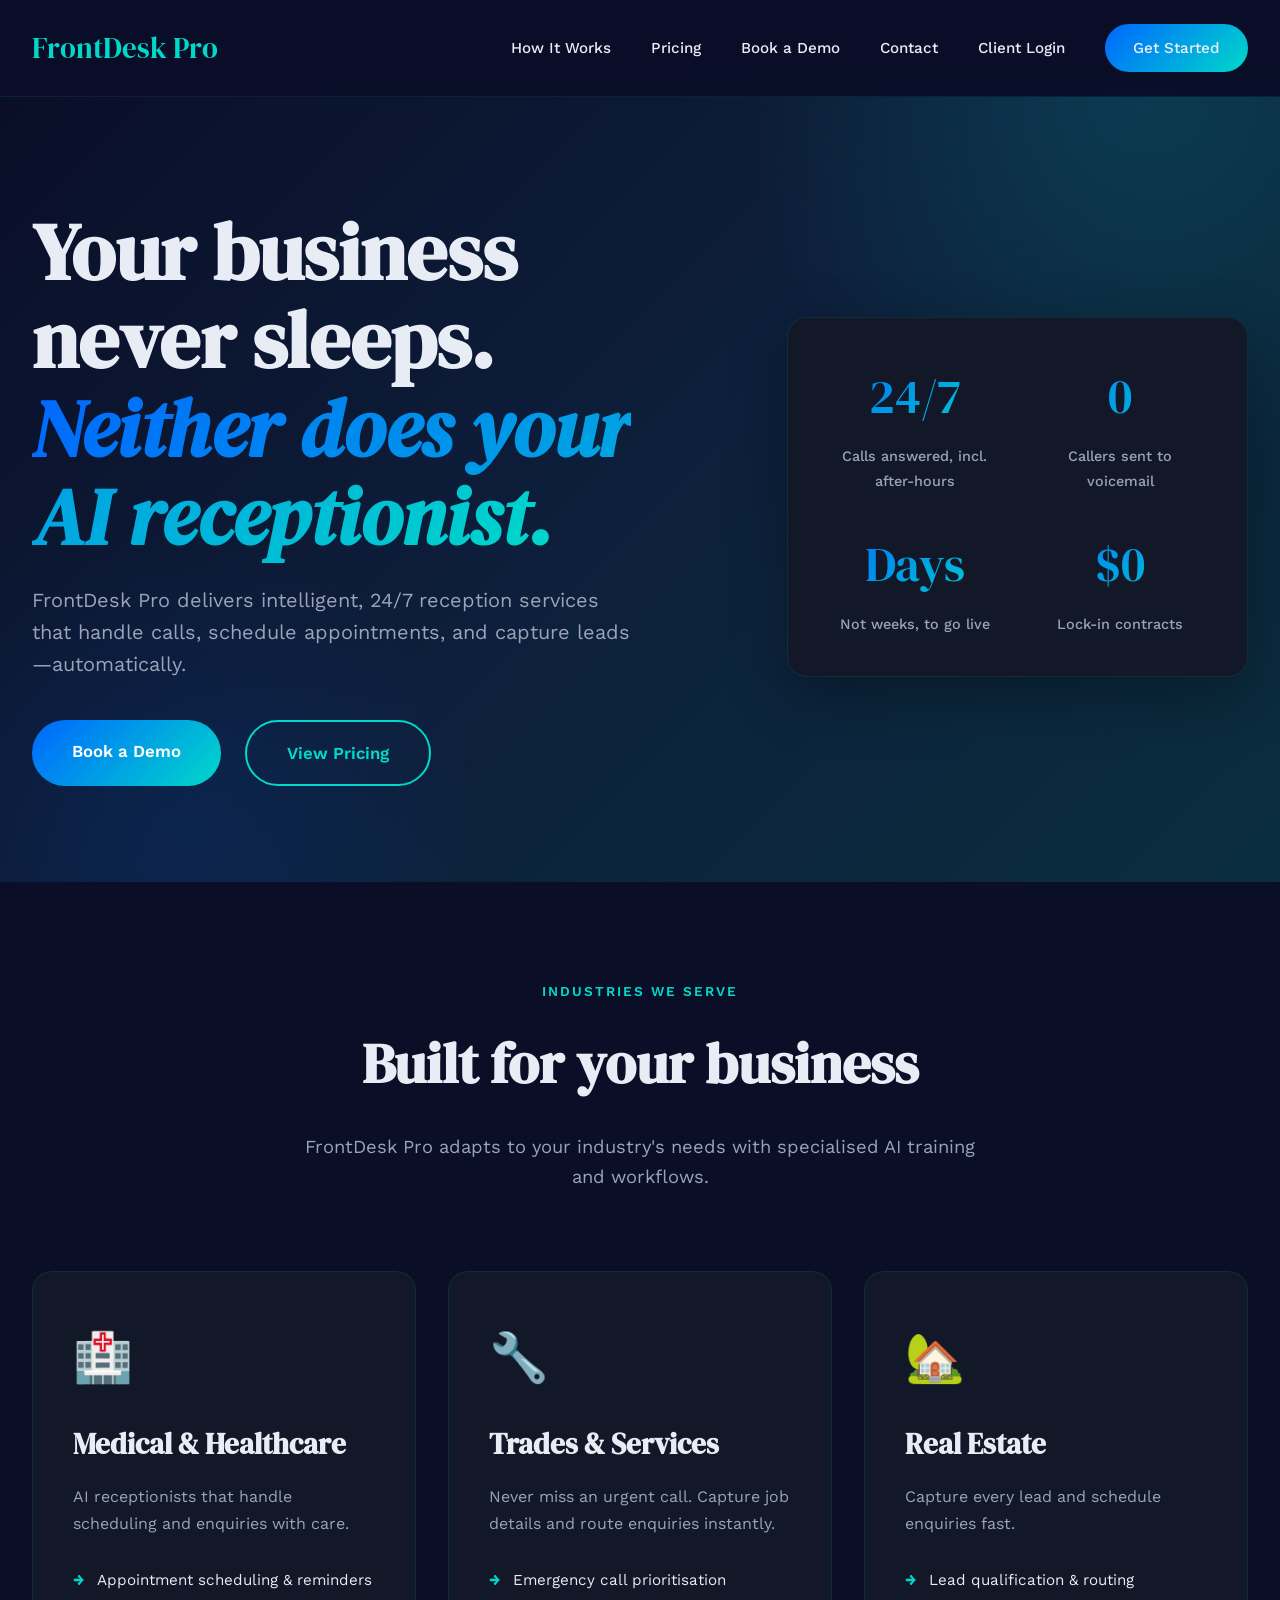
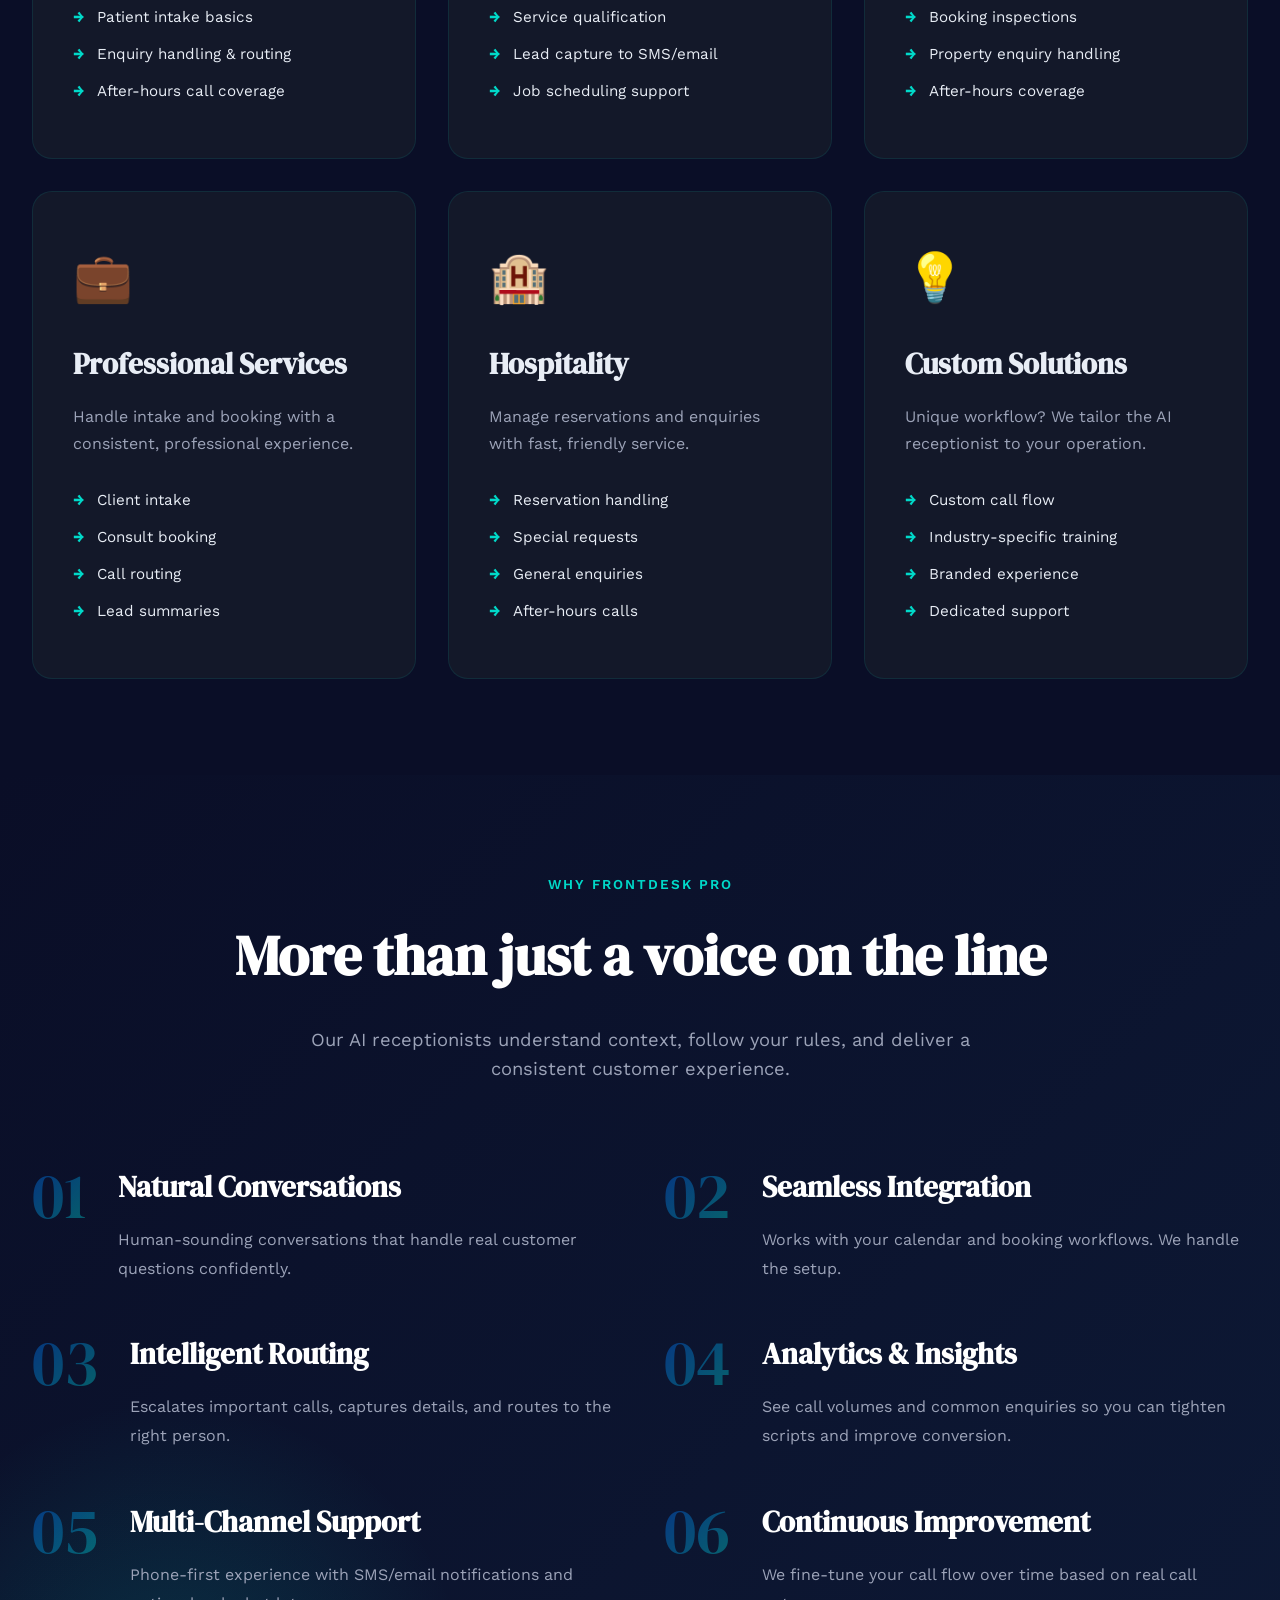
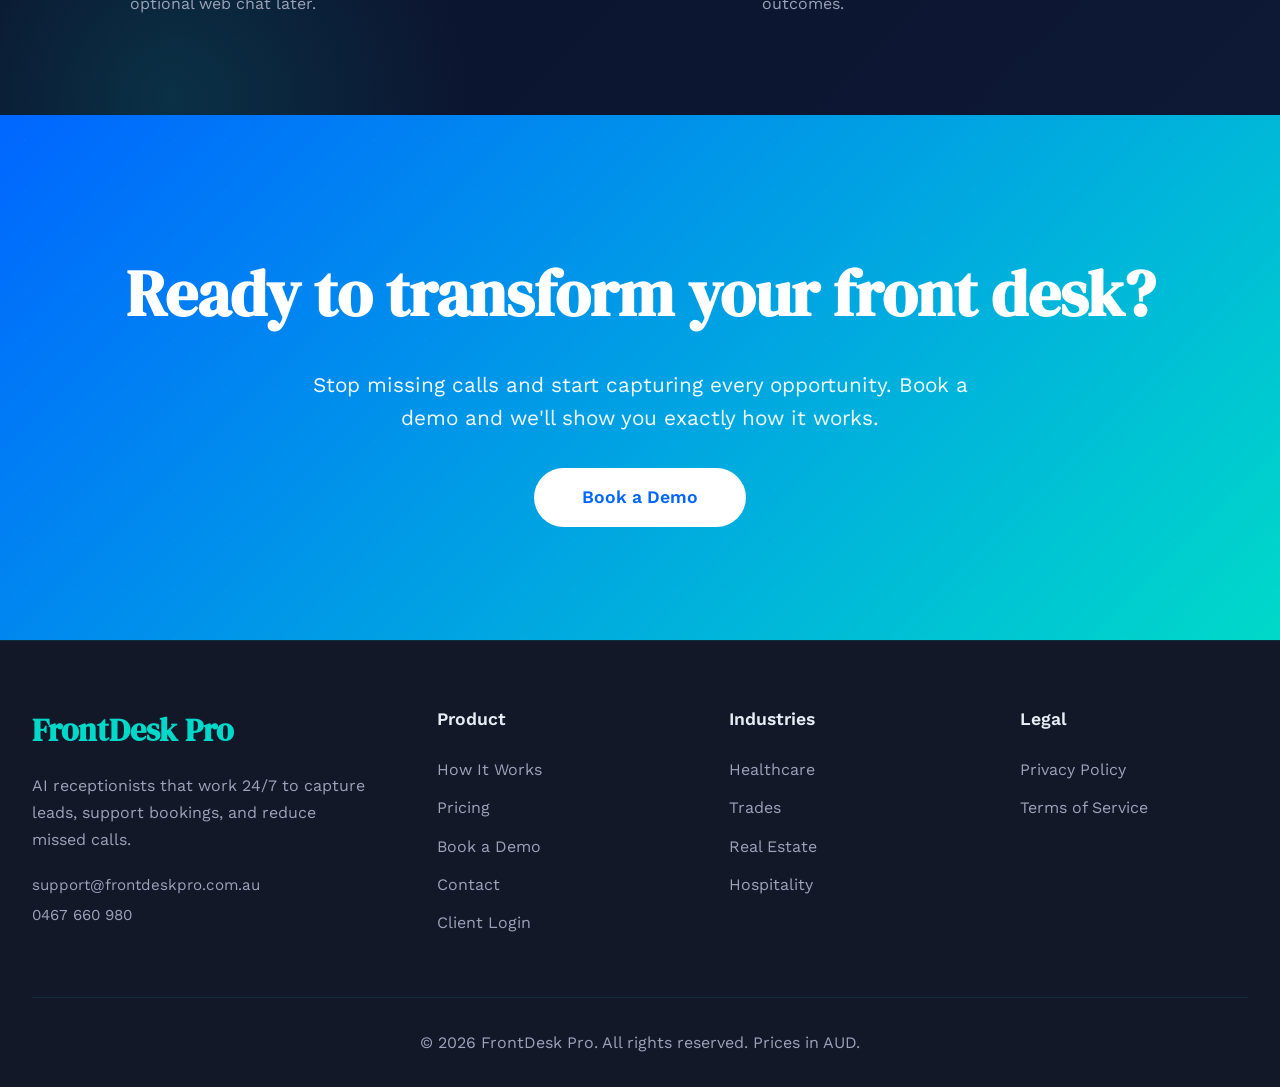
==== commit f9fbc84e: "Add client portal (/portal) with Supabase backend + Retell bridge functions Co-Authored-By: Claude O" ====
--- a/index.html
+++ b/index.html
@@ -536,6 +536,7 @@
                 <a href="pricing.html">Pricing</a>
                 <a href="book-demo.html">Book a Demo</a>
                 <a href="contact.html">Contact</a>
+                <a href="portal/">Client Login</a>
                 <a href="book-demo.html" class="cta-button">Get Started</a>
             </div>
         </div>
@@ -750,6 +751,7 @@
                         <li><a href="pricing.html">Pricing</a></li>
                         <li><a href="book-demo.html">Book a Demo</a></li>
                         <li><a href="contact.html">Contact</a></li>
+            <li><a href="portal/">Client Login</a></li>
                     </ul>
                 </div>
                 <div class="footer-section">
